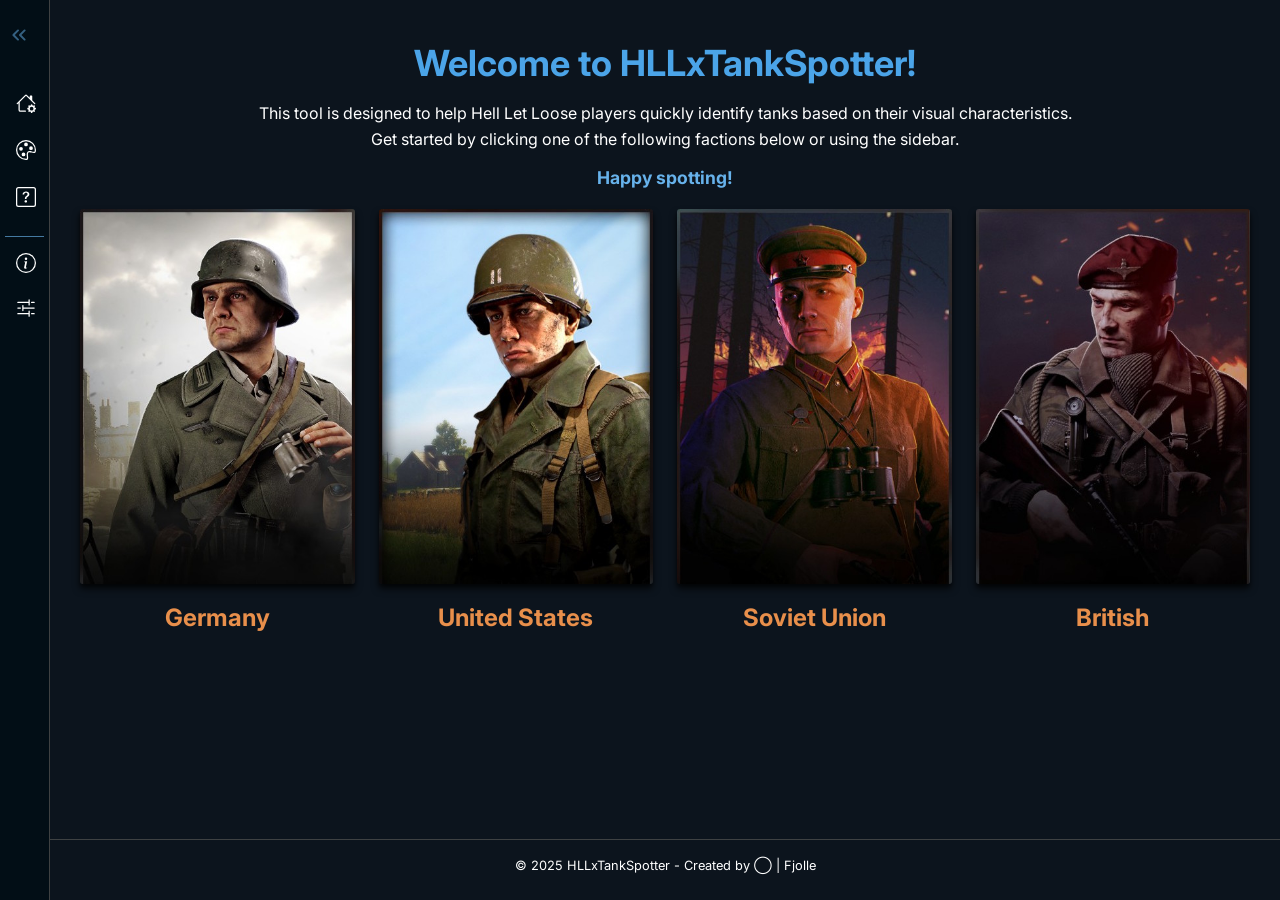
==== index.html @ 7850b9f8 "Description of your changes" ====
<!DOCTYPE html>
<html lang="en">
<head>
  <meta charset="UTF-8" />
  <meta name="Hell Let Loose" content="Free Visual Tank Guide">
  <meta name="Tank Recognition Tool" content="Free HLL Tool">
  <meta name="author" content="Fjolle">
  <title>HLL Tank Identifier</title>
  <link rel="stylesheet" href="css/base.css">
  <link rel="stylesheet" href="css/style.css">
  <link rel="stylesheet" href="css/sidebar.css">
  <link rel="stylesheet" href="css/media.css">
  <link rel="stylesheet" href="css/help.css">
  <link rel="stylesheet" href="css/footer.css">
  <link rel="stylesheet" href="css/customization.css">
  <meta name="viewport" content="width=device-width, initial-scale=1.0">
</head>
<body>
  <nav id="sidebar" class="close">
    <ul>
      <li>
        <span class="logo" class="logo-refresh" onclick="refreshPage()">HLLxTankSpotter</span>
        <button onclick=toggleSidebar() id="toggle-btn">
          <svg xmlns="http://www.w3.org/2000/svg" height="24px" viewBox="0 -960 960 960" width="24px" class="arrow"><path d="m313-480 155 156q11 11 11.5 27.5T468-268q-11 11-28 11t-28-11L228-452q-6-6-8.5-13t-2.5-15q0-8 2.5-15t8.5-13l184-184q11-11 27.5-11.5T468-692q11 11 11 28t-11 28L313-480Zm264 0 155 156q11 11 11.5 27.5T732-268q-11 11-28 11t-28-11L492-452q-6-6-8.5-13t-2.5-15q0-8 2.5-15t8.5-13l184-184q11-11 27.5-11.5T732-692q11 11 11 28t-11 28L577-480Z"/></svg>
        </button>
      </li>
     <li>
        <button onclick=toggleSubMenu(this) class="dropdown-btn">
          <svg xmlns="http://www.w3.org/2000/svg" width="20" height="20" fill="#e8eaed" class="bi bi-house-gear" viewBox="0 0 16 16">
  <path d="M7.293 1.5a1 1 0 0 1 1.414 0L11 3.793V2.5a.5.5 0 0 1 .5-.5h1a.5.5 0 0 1 .5.5v3.293l2.354 2.353a.5.5 0 0 1-.708.708L8 2.207l-5 5V13.5a.5.5 0 0 0 .5.5h4a.5.5 0 0 1 0 1h-4A1.5 1.5 0 0 1 2 13.5V8.207l-.646.647a.5.5 0 1 1-.708-.708z"/>
  <path d="M11.886 9.46c.18-.613 1.048-.613 1.229 0l.043.148a.64.64 0 0 0 .921.382l.136-.074c.561-.306 1.175.308.87.869l-.075.136a.64.64 0 0 0 .382.92l.149.045c.612.18.612 1.048 0 1.229l-.15.043a.64.64 0 0 0-.38.921l.074.136c.305.561-.309 1.175-.87.87l-.136-.075a.64.64 0 0 0-.92.382l-.045.149c-.18.612-1.048.612-1.229 0l-.043-.15a.64.64 0 0 0-.921-.38l-.136.074c-.561.305-1.175-.309-.87-.87l.075-.136a.64.64 0 0 0-.382-.92l-.148-.044c-.613-.181-.613-1.049 0-1.23l.148-.043a.64.64 0 0 0 .382-.921l-.074-.136c-.306-.561.308-1.175.869-.87l.136.075a.64.64 0 0 0 .92-.382zM14 12.5a1.5 1.5 0 1 0-3 0 1.5 1.5 0 0 0 3 0"/>
</svg>
          <span>Faction</span>
          <svg xmlns="http://www.w3.org/2000/svg" height="24px" viewBox="0 -960 960 960" width="24px" class="arrow"><path d="M480-361q-8 0-15-2.5t-13-8.5L268-556q-11-11-11-28t11-28q11-11 28-11t28 11l156 156 156-156q11-11 28-11t28 11q11 11 11 28t-11 28L508-372q-6 6-13 8.5t-15 2.5Z"/></svg>
        </button>
        <ul class="sub-menu">
      <div class="faction-select-group">
            <li><a href="#" onclick="updateVariations(1)">Germany</a></li>
            <li><a href="#" onclick="updateVariations(2)">United States</a></li>
            <li><a href="#" onclick="updateVariations(3)">Soviet Union</a></li>
            <li><a href="#" onclick="updateVariations(4)">British</a></li>
      </div>
        </ul>
      </li>
      <li>
        <button onclick=toggleSubMenu(this) class="dropdown-btn" id="variation">
           <svg xmlns="http://www.w3.org/2000/svg" width="20" height="20" fill="#e8eaed" class="bi bi-house-gear" viewBox="0 0 16 16">
  <path d="M8 5a1.5 1.5 0 1 0 0-3 1.5 1.5 0 0 0 0 3m4 3a1.5 1.5 0 1 0 0-3 1.5 1.5 0 0 0 0 3M5.5 7a1.5 1.5 0 1 1-3 0 1.5 1.5 0 0 1 3 0m.5 6a1.5 1.5 0 1 0 0-3 1.5 1.5 0 0 0 0 3"/>
  <path d="M16 8c0 3.15-1.866 2.585-3.567 2.07C11.42 9.763 10.465 9.473 10 10c-.603.683-.475 1.819-.351 2.92C9.826 14.495 9.996 16 8 16a8 8 0 1 1 8-8m-8 7c.611 0 .654-.171.655-.176.078-.146.124-.464.07-1.119-.014-.168-.037-.37-.061-.591-.052-.464-.112-1.005-.118-1.462-.01-.707.083-1.61.704-2.314.369-.417.845-.578 1.272-.618.404-.038.812.026 1.16.104.343.077.702.186 1.025.284l.028.008c.346.105.658.199.953.266.653.148.904.083.991.024C14.717 9.38 15 9.161 15 8a7 7 0 1 0-7 7"/>
</svg>
          <span>Variation</span>
          <svg xmlns="http://www.w3.org/2000/svg" height="24px" viewBox="0 -960 960 960" width="24px" class="arrow"><path d="M480-361q-8 0-15-2.5t-13-8.5L268-556q-11-11-11-28t11-28q11-11 28-11t28 11l156 156 156-156q11-11 28-11t28 11q11 11 11 28t-11 28L508-372q-6 6-13 8.5t-15 2.5Z"/></svg>
        </button>
        <ul class="sub-menu">
          <div class="variation-row">
        <div class="variation-select-group">
          <div id="variation-buttons"></div>
        </div>
        </ul>
      </li>
      <li>
        <button onclick=toggleSubMenu(this) class="dropdown-btn">
           <svg xmlns="http://www.w3.org/2000/svg" width="20" height="20" fill="#e8eaed" class="bi bi-house-gear" viewBox="0 0 16 16"><path d="M14 1a1 1 0 0 1 1 1v12a1 1 0 0 1-1 1H2a1 1 0 0 1-1-1V2a1 1 0 0 1 1-1zM2 0a2 2 0 0 0-2 2v12a2 2 0 0 0 2 2h12a2 2 0 0 0 2-2V2a2 2 0 0 0-2-2z"/>
  <path d="M5.255 5.786a.237.237 0 0 0 .241.247h.825c.138 0 .248-.113.266-.25.09-.656.54-1.134 1.342-1.134.686 0 1.314.343 1.314 1.168 0 .635-.374.927-.965 1.371-.673.489-1.206 1.06-1.168 1.987l.003.217a.25.25 0 0 0 .25.246h.811a.25.25 0 0 0 .25-.25v-.105c0-.718.273-.927 1.01-1.486.609-.463 1.244-.977 1.244-2.056 0-1.511-1.276-2.241-2.673-2.241-1.267 0-2.655.59-2.75 2.286m1.557 5.763c0 .533.425.927 1.01.927.609 0 1.028-.394 1.028-.927 0-.552-.42-.94-1.029-.94-.584 0-1.009.388-1.009.94"/>
</svg>
          <span>Map Selector</span>
          <svg xmlns="http://www.w3.org/2000/svg" height="24px" viewBox="0 -960 960 960" width="24px" class="arrow"><path d="M480-361q-8 0-15-2.5t-13-8.5L268-556q-11-11-11-28t11-28q11-11 28-11t28 11l156 156 156-156q11-11 28-11t28 11q11 11 11 28t-11 28L508-372q-6 6-13 8.5t-15 2.5Z"/></svg>
        </button>
        <ul class="sub-menu">
         <div class="section map-selector">
        <select id="map-select">
          <option value="">— Choose a map —</option>
          <option>Carentan</option>
          <option>Driel</option>
          <option>El Alamein</option>
          <option>Elsenborn Ridge</option>
          <option>Foy</option>
          <option>Hill 400</option>
          <option>Hürtgen Forest</option>
          <option>Kharkov</option>
          <option>Kursk</option>
          <option>Mortain</option>
          <option>Omaha Beach</option>
          <option>Purple Heart Lane</option>
          <option>Remagen</option>
          <option>Sainte-Marie-du-Mont</option>
          <option>Sainte-Mère-Église</option>
          <option>Stalingrad</option>
          <option>Smolensk</option>
          <option>Tobruk</option>
          <option>Utah Beach</option>
        </select>
        <div id="map-result" class="map-result">
        </div>
      </div>
        </ul>
      </li>
      <li>
        <hr class="line-sidebar">
  <button id="openHelp" class="dropdown-btn">
 <svg xmlns="http://www.w3.org/2000/svg" width="20" height="20" fill="#e8eaed" class="bi bi-house-gear" viewBox="0 0 16 16">
  <path d="M8 15A7 7 0 1 1 8 1a7 7 0 0 1 0 14m0 1A8 8 0 1 0 8 0a8 8 0 0 0 0 16"/>
  <path d="m8.93 6.588-2.29.287-.082.38.45.083c.294.07.352.176.288.469l-.738 3.468c-.194.897.105 1.319.808 1.319.545 0 1.178-.252 1.465-.598l.088-.416c-.2.176-.492.246-.686.246-.275 0-.375-.193-.304-.533zM9 4.5a1 1 0 1 1-2 0 1 1 0 0 1 2 0"/>
</svg>
    <span>Need Help?</span>
      </button> 
      </li>
      <li>
  <button onclick=toggleSubMenu(this) class="dropdown-btn">
 <svg xmlns="http://www.w3.org/2000/svg" width="20" height="20" fill="currentColor" class="bi bi-sliders2" viewBox="0 0 16 16">
  <path fill-rule="evenodd" d="M10.5 1a.5.5 0 0 1 .5.5v4a.5.5 0 0 1-1 0V4H1.5a.5.5 0 0 1 0-1H10V1.5a.5.5 0 0 1 .5-.5M12 3.5a.5.5 0 0 1 .5-.5h2a.5.5 0 0 1 0 1h-2a.5.5 0 0 1-.5-.5m-6.5 2A.5.5 0 0 1 6 6v1.5h8.5a.5.5 0 0 1 0 1H6V10a.5.5 0 0 1-1 0V6a.5.5 0 0 1 .5-.5M1 8a.5.5 0 0 1 .5-.5h2a.5.5 0 0 1 0 1h-2A.5.5 0 0 1 1 8m9.5 2a.5.5 0 0 1 .5.5v4a.5.5 0 0 1-1 0V13H1.5a.5.5 0 0 1 0-1H10v-1.5a.5.5 0 0 1 .5-.5m1.5 2.5a.5.5 0 0 1 .5-.5h2a.5.5 0 0 1 0 1h-2a.5.5 0 0 1-.5-.5"/>
</svg>
    <span>Customization</span>
  <svg xmlns="http://www.w3.org/2000/svg" height="24px" viewBox="0 -960 960 960" width="24px" class="arrow"><path d="M480-361q-8 0-15-2.5t-13-8.5L268-556q-11-11-11-28t11-28q11-11 28-11t28 11l156 156 156-156q11-11 28-11t28 11q11 11 11 28t-11 28L508-372q-6 6-13 8.5t-15 2.5Z"/></svg>
  </button>
    <ul class="sub-menu">
          <div class="customization">
            <p>Hide Tanks:</p>
              <form>
                  <input type="checkbox" name="check1" value="SPA">
                <label for="check1"> SPA</label><br>
                  <input type="checkbox" name="check2" value="Recon">
                <label for="check2"> Recon</label><br>
                  <input type="checkbox" name="check3" value="Light">
                <label for="check3"> Light</label><br>
                  <input type="checkbox" name="check4" value="Medium">
                <label for="check4"> Medium</label><br>
                  <input type="checkbox" name="check5" value="Heavy">
                <label for="check5"> Heavy</label><br>
              </form>
              <p>Hide Information:</p>
              <form>
                  <input type="checkbox" name="check6" value="Details">
                <label for="check6"> Details</label><br>
                  <input type="checkbox" name="check7" value="Type">
                <label for="check7"> Type</label><br>
                  <input type="checkbox" name="check8" value="Callsign">
                <label for="check8"> Callsign</label><br>
                  <input type="checkbox" name="check9" value="Title">
                <label for="check9"> Title</label><br>
              </form>
        </div>
        </ul>
      </li>
  </nav>
 <main>
  <div id="image-container">
<!-- welcome page -->
  <div id="welcome-card" class="welcome-card">
    <h2>Welcome to HLLxTankSpotter!</h2>
      <p>This tool is designed to help Hell Let Loose players quickly identify tanks based on their visual characteristics.</p>
      <p>Get started by clicking one of the following factions below or using the sidebar.</p>
      <p class="welcome-happy">Happy spotting!</p>
      <div id="welcome-block" class="welcome-block">
    <div class="welcome-card2">
      <img src="images/AXIS.banner.jpg" onClick="updateVariations(1)" id="imgWelcome">
      <h3>Germany</h3>
    </div>
    <div class="welcome-card2">
      <img src="images/US.banner.jpg" onClick="updateVariations(2)" id="imgWelcome">
      <h3>United States</h3>
    </div>
    <div class="welcome-card2">
      <img src="images/SOVIET.banner.jpg" onClick="updateVariations(3)" id="imgWelcome">
      <h3>Soviet Union</h3>
    </div>
    <div class="welcome-card2">
      <img src="images/BRITISH.banner.jpg" onClick="updateVariations(4)" id="imgWelcome">
      <h3>British</h3>
      </div>
    </div>
  </div>

 <!-- German -->
  <div id="german-army-block" class="image-block">
  <div class="tank-card">
    <p class="tank-name">Sturmpanzer IV Brummbär</p>
    <img src="images/g1.jpg" onClick="imageClass(this)" id="imgFS">
      <p class="tank-type" id="tank-stuff">Type: SPA</p>
      <p class="tank-callsign" id="tank-stuff">Callsign: SPA</p>
      <hr class="tank-line" />
      <p class="small" id="details"><strong>Details:</strong> Short barrel, high side-armour outside of tracks </p>
  </div>
  <div class="tank-card">
    <p class="tank-name">Armored PUMA Scout</p>
    <img src="images/g2.jpg" onClick="imageClass(this)" id="imgFS">
      <p class="tank-type" id="tank-stuff">Type: Recon</p>
      <p class="tank-callsign" id="tank-stuff">Callsign: Puma</p>
      <hr class="tank-line" />
      <p class="small" id="details"><strong>Details:</strong> Wheels instead of tracks </p>
  </div>
  <div class="tank-card">
    <p class="tank-name">Panzer II Luchs</p>
    <img src="images/g3.jpg" onClick="imageClass(this)" id="imgFS">
      <p class="tank-type" id="tank-stuff">Type: Light</p>
      <p class="tank-callsign" id="tank-stuff">Callsign: Luchs</p>
      <hr class="tank-line" />
      <p class="small" id="details"><strong>Details:</strong> Small body, fast driving speed, small barrel, big antenna, blood in front</p>
  </div>
  <div class="tank-card">
    <p class="tank-name">Panzer IV</p>
    <img src="images/g4.jpg" onClick="imageClass(this)" id="imgFS">
      <p class="tank-type" id="tank-stuff">Type: Medium</p>
      <p class="tank-callsign" id="tank-stuff">Callsign: Panzer IV</p>
      <hr class="tank-line" />
      <p class="small" id="details"><strong>Details:</strong> Green & yellow simple camouflage, “413” on side, plus symbol on front sides </p>
  </div>
    <div class="tank-card">
    <p class="tank-name">Panzer V Panther</p>
    <img src="images/g5.jpg" onClick="imageClass(this)" id="imgFS">
      <p class="tank-type" id="tank-stuff">Type: Heavy</p>
      <p class="tank-callsign" id="tank-stuff">Callsign: Panther</p>
      <hr class="tank-line" />
      <p class="small" id="details"><strong>Details:</strong> Yellow, green & red rough camouflage, “801” on side, half-covered tracks, sloped front</p>
  </div>
<div class="tank-card">
    <p class="tank-name">Tiger 1</p>
    <img src="images/g6.jpg" onClick="imageClass(this)" id="imgFS">
      <p class="tank-type" id="tank-stuff">Type: Heavy</p>
      <p class="tank-callsign" id="tank-stuff">Callsign: Tiger</p>
      <hr class="tank-line" />
      <p class="small" id="details"><strong>Details:</strong> Yellow, green and brown striped camouflage, “219” on turret, “Anita” on front, squared body</p>
  </div>
  </div>

  <div id="german-winter-block" class="image-block">
  <div class="tank-card">
    <p class="tank-name">Sturmpanzer IV Brummbär</p>
    <img src="images/gw1.jpg" onClick="imageClass(this)" id="imgFS">
      <p class="tank-type" id="tank-stuff">Type: SPA</p>
      <p class="tank-callsign" id="tank-stuff">Callsign: SPA</p>
      <hr class="tank-line" />
      <p class="small" id="details"><strong>Details:</strong> Short barrel, high side-armour outside of tracks </p>
  </div>
      <div class="tank-card">
    <p class="tank-name">Armored PUMA Scout</p>
    <img src="images/gw2.jpg" onClick="imageClass(this)" id="imgFS">
      <p class="tank-type" id="tank-stuff">Type: Recon</p>
      <p class="tank-callsign" id="tank-stuff">Callsign: Puma</p>
      <hr class="tank-line" />
      <p class="small" id="details"><strong>Details:</strong> Wheels instead of tracks </p>
  </div>
  <div class="tank-card">
    <p class="tank-name">Panzer II Luchs</p>
    <img src="images/gw3.jpg" onClick="imageClass(this)" id="imgFS">
      <p class="tank-type" id="tank-stuff">Type: Light</p>
      <p class="tank-callsign" id="tank-stuff">Callsign: Luchs</p>
      <hr class="tank-line" />
      <p class="small" id="details"><strong>Details:</strong> Small body, fast driving speed, small barrel, big antenna, blood in front</p>
  </div>
  <div class="tank-card">
    <p class="tank-name">Panzer IV</p>
    <img src="images/gw4.jpg" onClick="imageClass(this)" id="imgFS">
      <p class="tank-type" id="tank-stuff">Type: Medium</p>
      <p class="tank-callsign" id="tank-stuff">Callsign: Panzer IV</p>
      <hr class="tank-line" />
      <p class="small" id="details"><strong>Details:</strong> Small wheels in tracks, “413” on side, plus symbol on front sides </p>
  </div>
    <div class="tank-card">
    <p class="tank-name">Panzer V Panther</p>
    <img src="images/gw5.jpg" onClick="imageClass(this)" id="imgFS">
      <p class="tank-type" id="tank-stuff">Type: Heavy</p>
      <p class="tank-callsign" id="tank-stuff">Callsign: Panther</p>
      <hr class="tank-line" />
      <p class="small" id="details"><strong>Details:</strong> “801” on side, half-covered tracks, sloped front</p>
  </div>
<div class="tank-card">
    <p class="tank-name">Tiger 1</p>
    <img src="images/gw6.jpg" onClick="imageClass(this)" id="imgFS">
      <p class="tank-type" id="tank-stuff">Type: Heavy</p>
      <p class="tank-callsign" id="tank-stuff">Callsign: Tiger</p>
      <hr class="tank-line" />
      <p class="small" id="details"><strong>Details:</strong> “219” on turret, squared body, spikes on the back of the turret</p>
  </div>
  </div>
    
  <div id="german-africa-block" class="image-block">
  <div class="tank-card">
    <p class="tank-name">Panzer III Ausf.N</p>
    <img src="images/ga1.jpg" onClick="imageClass(this)" id="imgFS">
      <p class="tank-type" id="tank-stuff">Type: SPA</p>
      <p class="tank-callsign" id="tank-stuff">Callsign: SPA</p>
      <hr class="tank-line" />
      <p class="small" id="details"><strong>Details:</strong> Short barrel, “142” on side, plus symbol on front sides </p>
  </div>
  <div class="tank-card">
    <p class="tank-name">Armored PUMA Scout</p>
    <img src="images/ga2.jpg" onClick="imageClass(this)" id="imgFS">
      <p class="tank-type" id="tank-stuff">Type: Recon</p>
      <p class="tank-callsign" id="tank-stuff">Callsign: Puma</p>
      <hr class="tank-line" />
      <p class="small" id="details"><strong>Details:</strong> Wheels instead of tracks </p>
  </div>
  <div class="tank-card">
    <p class="tank-name">Panzer II Luchs</p>
    <img src="images/ga3.jpg" onClick="imageClass(this)" id="imgFS">
      <p class="tank-type" id="tank-stuff">Type: Light</p>
      <p class="tank-callsign" id="tank-stuff">Callsign: Luchs</p>
      <hr class="tank-line" />
      <p class="small" id="details"><strong>Details:</strong> Small body, fast driving speed, small barrel, big antenna, blood in front</p>
  </div>
  <div class="tank-card">
    <p class="tank-name">Panzer IV</p>
    <img src="images/ga4.jpg" onClick="imageClass(this)" id="imgFS">
      <p class="tank-type" id="tank-stuff">Type: Medium</p>
      <p class="tank-callsign" id="tank-stuff">Callsign: Panzer IV</p>
      <hr class="tank-line" />
      <p class="small" id="details"><strong>Details:</strong> Small wheels in tracks, “413” on side, plus sign on front sides </p>
  </div>
<div class="tank-card">
    <p class="tank-name">Tiger 1</p>
    <img src="images/ga5.jpg" onClick="imageClass(this)" id="imgFS">
      <p class="tank-type" id="tank-stuff">Type: Heavy</p>
      <p class="tank-callsign" id="tank-stuff">Callsign: Tiger</p>
      <hr class="tank-line" />
      <p class="small" id="details"><strong>Details:</strong> “219” on turret, squared body </p>
  </div>
  </div>
    
  <!-- US -->
  <div id="us-army-block" class="image-block">
  <div class="tank-card">
    <p class="tank-name">Sherman M4A3 105</p>
    <img src="images/us1.jpg" onClick="imageClass(this)" id="imgFS">
      <p class="tank-type" id="tank-stuff">Type: SPA</p>
      <p class="tank-callsign" id="tank-stuff">Callsign: SPA</p>
      <hr class="tank-line" />
      <p class="small" id="details"><strong>Details:</strong> Short barrel, blue stripes, star on front </p>
  </div>
  <div class="tank-card">
    <p class="tank-name">M8 Greyhound</p>
    <img src="images/us2.jpg" onClick="imageClass(this)" id="imgFS">
      <p class="tank-type" id="tank-stuff">Type: Recon</p>
      <p class="tank-callsign" id="tank-stuff">Callsign: Greyhound</p>
      <hr class="tank-line" />
      <p class="small" id="details"><strong>Details:</strong> Wheels instead of tracks </p>
  </div>
  <div class="tank-card">
    <p class="tank-name">M3 Stuart</p>
    <img src="images/us3.jpg" onClick="imageClass(this)" id="imgFS">
      <p class="tank-type" id="tank-stuff">Type: Light</p>
      <p class="tank-callsign" id="tank-stuff">Callsign: Stuart</p>
      <hr class="tank-line" />
      <p class="small" id="details"><strong>Details:</strong> Small body, fast driving speed, small barrel, woman on side, star on front</p>
  </div>
  <div class="tank-card">
    <p class="tank-name">M4 Sherman</p>
    <img src="images/us4.jpg" onClick="imageClass(this)" id="imgFS">
      <p class="tank-type" id="tank-stuff">Type: Medium</p>
      <p class="tank-callsign" id="tank-stuff">Callsign: M4</p>
      <hr class="tank-line" />
      <p class="small" id="details"><strong>Details:</strong> Star symbol in a circle on front, star symbol on sides, medium barrel with “Hades” written on it </p>
  </div>
    <div class="tank-card">
    <p class="tank-name">Sherman Jumbo 75mm</p>
    <img src="images/us5.jpg" onClick="imageClass(this)" id="imgFS">
      <p class="tank-type" id="tank-stuff">Type: Heavy</p>
      <p class="tank-callsign" id="tank-stuff">Callsign: 75</p>
      <hr class="tank-line" />
      <p class="small" id="details"><strong>Details:</strong> Bags on the sides & behind the turret, box on front, medium barrel, no star symbol </p>
  </div>
<div class="tank-card">
    <p class="tank-name">Sherman Jumbo 76mm</p>
    <img src="images/us6.jpg" onClick="imageClass(this)" id="imgFS">
      <p class="tank-type" id="tank-stuff">Type: Heavy</p>
      <p class="tank-callsign" id="tank-stuff">Callsign: 76</p>
      <hr class="tank-line" />
      <p class="small" id="details"><strong>Details:</strong> Bags on the sides & behind the turret, box on front, star symbol in front and sides of turret, long barrel</p>
  </div>
  </div>
    
    <div id="us-winter-block" class="image-block">
  <div class="tank-card">
    <p class="tank-name">Sherman M4A3 105</p>
    <img src="images/uw1.jpg" onClick="imageClass(this)" id="imgFS">
      <p class="tank-type" id="tank-stuff">Type: SPA</p>
      <p class="tank-callsign" id="tank-stuff">Callsign: SPA</p>
      <hr class="tank-line" />
      <p class="small" id="details"><strong>Details:</strong> Short barrel, star on front </p>
  </div>
  <div class="tank-card">
    <p class="tank-name">M8 Greyhound</p>
    <img src="images/uw2.jpg" onClick="imageClass(this)" id="imgFS">
      <p class="tank-type" id="tank-stuff">Type: Recon</p>
      <p class="tank-callsign" id="tank-stuff">Callsign: Greyhound</p>
      <hr class="tank-line" />
      <p class="small" id="details"><strong>Details:</strong> Wheels instead of tracks </p>
  </div>
  <div class="tank-card">
    <p class="tank-name">M3 Stuart</p>
    <img src="images/uw3.jpg" onClick="imageClass(this)" id="imgFS">
      <p class="tank-type" id="tank-stuff">Type: Light</p>
      <p class="tank-callsign" id="tank-stuff">Callsign: Stuart</p>
      <hr class="tank-line" />
      <p class="small" id="details"><strong>Details:</strong> Small body, fast driving speed, small barrel, woman on side, star on front</p>
  </div>
  <div class="tank-card">
    <p class="tank-name">M4 Sherman</p>
    <img src="images/uw4.jpg" onClick="imageClass(this)" id="imgFS">
      <p class="tank-type" id="tank-stuff">Type: Medium</p>
      <p class="tank-callsign" id="tank-stuff">Callsign: M4</p>
      <hr class="tank-line" />
      <p class="small" id="details"><strong>Details:</strong> Star symbol in a circle on front, star symbol on sides, medium barrel with “Hades” written on it </p>
  </div>
    <div class="tank-card">
    <p class="tank-name">Sherman Jumbo 75mm</p>
    <img src="images/uw5.jpg" onClick="imageClass(this)" id="imgFS">
      <p class="tank-type" id="tank-stuff">Type: Heavy</p>
      <p class="tank-callsign" id="tank-stuff">Callsign: 75</p>
      <hr class="tank-line" />
      <p class="small" id="details"><strong>Details:</strong> Bags on the sides & behind the turret, box on front, medium barrel, no star symbol </p>
  </div>
<div class="tank-card">
    <p class="tank-name">Sherman Jumbo 76mm</p>
    <img src="images/uw6.jpg" onClick="imageClass(this)" id="imgFS">
      <p class="tank-type" id="tank-stuff">Type: Heavy</p>
      <p class="tank-callsign" id="tank-stuff">Callsign: 76</p>
      <hr class="tank-line" />
      <p class="small" id="details"><strong>Details:</strong> Bags on the sides & behind the turret, box on front, star symbol in front and sides of turret, long barrel</p>
  </div>
  </div>
    
      <!-- SOVIET -->
  <div id="soviet-army-block" class="image-block">
  <div class="tank-card">
    <p class="tank-name">KV-2</p>
    <img src="images/s1.jpg" onClick="imageClass(this)" id="imgFS">
      <p class="tank-type" id="tank-stuff">Type: SPA</p>
      <p class="tank-callsign" id="tank-stuff">Callsign: SPA</p>
      <hr class="tank-line" />
      <p class="small" id="details"><strong>Details:</strong> short barrel, squared turret </p>
  </div>
  <div class="tank-card">
    <p class="tank-name">Armored BA-10M Scout</p>
    <img src="images/s2.jpg" onClick="imageClass(this)" id="imgFS">
      <p class="tank-type" id="tank-stuff">Type: Recon</p>
      <p class="tank-callsign" id="tank-stuff">Callsign: Scout</p>
      <hr class="tank-line" />
      <p class="small" id="details"><strong>Details:</strong> Wheels instead of tracks </p>
  </div>
  <div class="tank-card">
    <p class="tank-name">T-70</p>
    <img src="images/s3.jpg" onClick="imageClass(this)" id="imgFS">
      <p class="tank-type" id="tank-stuff">Type: Light</p>
      <p class="tank-callsign" id="tank-stuff">Callsign: T-70</p>
      <hr class="tank-line" />
      <p class="small" id="details"><strong>Details:</strong> Small body, fast driving speed, small barrel, hard edges </p>
  </div>
  <div class="tank-card">
    <p class="tank-name">T-34</p>
    <img src="images/s4.jpg" onClick="imageClass(this)" id="imgFS">
      <p class="tank-type" id="tank-stuff">Type: Medium</p>
      <p class="tank-callsign" id="tank-stuff">Callsign: T-34</p>
      <hr class="tank-line" />
      <p class="small" id="details"><strong>Details:</strong> Boxes on side, white text and small red star on turret, narrow turret, medium barrel </p>
  </div>
    <div class="tank-card">
    <p class="tank-name">IS-1 Iosef Stalin</p>
    <img src="images/s5.jpg" onClick="imageClass(this)" id="imgFS">
      <p class="tank-type" id="tank-stuff">Type: Heavy</p>
      <p class="tank-callsign" id="tank-stuff">Callsign: IS-1</p>
      <hr class="tank-line" />
      <p class="small" id="details"><strong>Details:</strong> Boxes & cylinders on side, red star on turret, long barrel, broad turret </p>
  </div>
  </div>
    
  <div id="soviet-winter-block" class="image-block">
  <div class="tank-card">
    <p class="tank-name">KV-2</p>
    <img src="images/sw1.jpg" onClick="imageClass(this)" id="imgFS">
      <p class="tank-type" id="tank-stuff">Type: SPA</p>
      <p class="tank-callsign" id="tank-stuff">Callsign: SPA</p>
      <hr class="tank-line" />
      <p class="small" id="details"><strong>Details:</strong> short barrel, squared turret </p>
  </div>
  <div class="tank-card">
    <p class="tank-name">Armored BA-10M Scout</p>
    <img src="images/sw2.jpg" onClick="imageClass(this)" id="imgFS">
      <p class="tank-type" id="tank-stuff">Type: Recon</p>
      <p class="tank-callsign" id="tank-stuff">Callsign: Scout</p>
      <hr class="tank-line" />
      <p class="small" id="details"><strong>Details:</strong> Wheels instead of tracks </p>
  </div>
  <div class="tank-card">
    <p class="tank-name">T-70</p>
    <img src="images/sw3.jpg" onClick="imageClass(this)" id="imgFS">
      <p class="tank-type" id="tank-stuff">Type: Light</p>
      <p class="tank-callsign" id="tank-stuff">Callsign: T-70</p>
      <hr class="tank-line" />
      <p class="small" id="details"><strong>Details:</strong> Small body, fast driving speed, small barrel, hard edges </p>
  </div>
  <div class="tank-card">
    <p class="tank-name">T-34</p>
    <img src="images/sw4.jpg" onClick="imageClass(this)" id="imgFS">
      <p class="tank-type" id="tank-stuff">Type: Medium</p>
      <p class="tank-callsign" id="tank-stuff">Callsign: T-34</p>
      <hr class="tank-line" />
      <p class="small" id="details"><strong>Details:</strong> Boxes on side, white text and small red star on turret, narrow turret, medium barrel </p>
  </div>
    <div class="tank-card">
    <p class="tank-name">IS-1 Iosef Stalin</p>
    <img src="images/sw5.jpg" onClick="imageClass(this)" id="imgFS">
      <p class="tank-type" id="tank-stuff">Type: Heavy</p>
      <p class="tank-callsign" id="tank-stuff">Callsign: IS-1</p>
      <hr class="tank-line" />
      <p class="small" id="details"><strong>Details:</strong> Boxes & cylinders on side, red star on turret, long barrel, broad turret </p>
  </div>
  </div>
    
      <!-- BRITISH -->
  <div id="british-army-block" class="image-block">
  <div class="tank-card">
    <p class="tank-name">Churchill Mk III A.V.R.E.</p>
    <img src="images/b1.jpg" onClick="imageClass(this)" id="imgFS">
      <p class="tank-type" id="tank-stuff">Type: SPA</p>
      <p class="tank-callsign" id="tank-stuff">Callsign: SPA</p>
      <hr class="tank-line" />
      <p class="small" id="details"><strong>Details:</strong> Short cylinder barrel, flat yellow muzzle </p>
  </div>
  <div class="tank-card">
    <p class="tank-name">Daimler Armoured Scout</p>
    <img src="images/b2.jpg" onClick="imageClass(this)" id="imgFS">
      <p class="tank-type" id="tank-stuff">Type: Recon</p>
      <p class="tank-callsign" id="tank-stuff">Callsign: Daimler</p>
      <hr class="tank-line" />
      <p class="small" id="details"><strong>Details:</strong> Wheels instead of tracks </p>
  </div>
  <div class="tank-card">
    <p class="tank-name">Tetrarch</p>
    <img src="images/b3.jpg" onClick="imageClass(this)" id="imgFS">
      <p class="tank-type" id="tank-stuff">Type: Light</p>
      <p class="tank-callsign" id="tank-stuff">Callsign: Tetrarch</p>
      <hr class="tank-line" />
      <p class="small" id="details"><strong>Details:</strong> Small body, fast driving speed, small barrel </p>
  </div>
  <div class="tank-card">
    <p class="tank-name">Cromwell Mk. IV</p>
    <img src="images/b4.jpg" onClick="imageClass(this)" id="imgFS">
      <p class="tank-type" id="tank-stuff">Type: Medium</p>
      <p class="tank-callsign" id="tank-stuff">Callsign: Cromwell</p>
      <hr class="tank-line" />
      <p class="small" id="details"><strong>Details:</strong> Dark exterior, medium length barrel. Icons: White triangle, "45" on green/blue sign </p>
  </div>
    <div class="tank-card">
    <p class="tank-name">Churchill Mk. VII</p>
    <img src="images/b5.jpg" onClick="imageClass(this)" id="imgFS">
      <p class="tank-type" id="tank-stuff">Type: Heavy</p>
      <p class="tank-callsign" id="tank-stuff">Callsign: Churchill</p>
      <hr class="tank-line" />
      <p class="small" id="details"><strong>Details:</strong> Unique shape, short barrel, small wheels </p>
  </div>
    <div class="tank-card">
    <p class="tank-name">Sherman Firefly</p>
    <img src="images/b6.jpg" onClick="imageClass(this)" id="imgFS">
      <p class="tank-type" id="tank-stuff">Type: Heavy</p>
      <p class="tank-callsign" id="tank-stuff">Callsign: Sherman</p>
      <hr class="tank-line" />
      <p class="small" id="details"><strong>Details:</strong> Tall sloped shape, “13” on the side </p>
  </div>
  </div>
    
  <div id="british-eighth-block" class="image-block">
  <div class="tank-card">
    <p class="tank-name">Bishop SP 25pdr</p>
    <img src="images/be1.jpg" onClick="imageClass(this)" id="imgFS">
      <p class="tank-type" id="tank-stuff">Type: SPA</p>
      <p class="tank-callsign" id="tank-stuff">Callsign: SPA</p>
      <hr class="tank-line" />
      <p class="small" id="details"><strong>Details:</strong> Short barrel, squared turret </p>
  </div>
  <div class="tank-card">
    <p class="tank-name">Daimler Armoured Scout</p>
    <img src="images/be2.jpg" onClick="imageClass(this)" id="imgFS">
      <p class="tank-type" id="tank-stuff">Type: Recon</p>
      <p class="tank-callsign" id="tank-stuff">Callsign: Daimler</p>
      <hr class="tank-line" />
      <p class="small" id="details"><strong>Details:</strong> Wheels instead of tracks </p>
  </div>
  <div class="tank-card">
    <p class="tank-name">M3 Stuart</p>
    <img src="images/be3.jpg" onClick="imageClass(this)" id="imgFS">
      <p class="tank-type" id="tank-stuff">Type: Light</p>
      <p class="tank-callsign" id="tank-stuff">Callsign: Stuart</p>
      <hr class="tank-line" />
      <p class="small" id="details"><strong>Details:</strong> Small body, fast driving speed, small barrel, blue color </p>
  </div>
  <div class="tank-card">
    <p class="tank-name">Crusader Mk. III</p>
    <img src="images/be4.jpg" onClick="imageClass(this)" id="imgFS">
      <p class="tank-type" id="tank-stuff">Type: Medium</p>
      <p class="tank-callsign" id="tank-stuff">Callsign: Crusader</p>
      <hr class="tank-line" />
      <p class="small" id="details"><strong>Details:</strong> Sharp edges, blue color, medium barrel </p>
  </div>
    <div class="tank-card">
    <p class="tank-name">Churchill Mk. VII</p>
    <img src="images/be5.jpg" onClick="imageClass(this)" id="imgFS">
      <p class="tank-type" id="tank-stuff">Type: Heavy</p>
      <p class="tank-callsign" id="tank-stuff">Callsign: Churchill</p>
      <hr class="tank-line" />
      <p class="small" id="details"><strong>Details:</strong> Unique shape, short barrel, small wheels </p>
  </div>
  </div>
</div>
</main>

<div class="footer" id="footer">
  <div class="credit">
   <p>© 2025 HLLxTankSpotter - Created by ◯ | Fjolle</p>
  </div>
</div>

<div class="imgFSbox" id="imgFSbox" onClick="imageClassBox()">
</div>

<div class="help" id="help">
    <div class="help-inner">
      <hr class="help-top"/>
      <h3>How To Use HLLxTankSpotter</h3>
      <p class="help-intro-cost ">
        This tool is designed to help you quickly identify and call out tanks in Hell Let Loose based on their visual characteristics. 

      </p>
      <p class="help-description"> <strong>Type:</strong> Describes whether the tank is an SPA, Recon, Light, Medium or Heavy.</p>
      <p class="help-description"> <strong>Callsign:</strong> Commonly used name for the tank, which is often used in the leadership voicechat.</p>
      <p class="help-description"> <strong>Details:</strong> Highlights specific visual features to help you distinguish between different tank models.</p>

      <h4> <svg xmlns="http://www.w3.org/2000/svg" width="20" height="20" fill="#e8eaed" class="help-faction" viewBox="0 0 16 16">
  <path d="M7.293 1.5a1 1 0 0 1 1.414 0L11 3.793V2.5a.5.5 0 0 1 .5-.5h1a.5.5 0 0 1 .5.5v3.293l2.354 2.353a.5.5 0 0 1-.708.708L8 2.207l-5 5V13.5a.5.5 0 0 0 .5.5h4a.5.5 0 0 1 0 1h-4A1.5 1.5 0 0 1 2 13.5V8.207l-.646.647a.5.5 0 1 1-.708-.708z"/>
  <path d="M11.886 9.46c.18-.613 1.048-.613 1.229 0l.043.148a.64.64 0 0 0 .921.382l.136-.074c.561-.306 1.175.308.87.869l-.075.136a.64.64 0 0 0 .382.92l.149.045c.612.18.612 1.048 0 1.229l-.15.043a.64.64 0 0 0-.38.921l.074.136c.305.561-.309 1.175-.87.87l-.136-.075a.64.64 0 0 0-.92.382l-.045.149c-.18.612-1.048.612-1.229 0l-.043-.15a.64.64 0 0 0-.921-.38l-.136.074c-.561.305-1.175-.309-.87-.87l.075-.136a.64.64 0 0 0-.382-.92l-.148-.044c-.613-.181-.613-1.049 0-1.23l.148-.043a.64.64 0 0 0 .382-.921l-.074-.136c-.306-.561.308-1.175.869-.87l.136.075a.64.64 0 0 0 .92-.382zM14 12.5a1.5 1.5 0 1 0-3 0 1.5 1.5 0 0 0 3 0"/>
</svg>
          Faction</h4>
      <p>
        Choose the faction of your enemy (Germany, United States, Soviet Union, or British).
      </p>
    
     <h4> <svg xmlns="http://www.w3.org/2000/svg" width="20" height="20" fill="#e8eaed" class="help-faction" viewBox="0 0 16 16">
  <path d="M8 5a1.5 1.5 0 1 0 0-3 1.5 1.5 0 0 0 0 3m4 3a1.5 1.5 0 1 0 0-3 1.5 1.5 0 0 0 0 3M5.5 7a1.5 1.5 0 1 1-3 0 1.5 1.5 0 0 1 3 0m.5 6a1.5 1.5 0 1 0 0-3 1.5 1.5 0 0 0 0 3"/>
  <path d="M16 8c0 3.15-1.866 2.585-3.567 2.07C11.42 9.763 10.465 9.473 10 10c-.603.683-.475 1.819-.351 2.92C9.826 14.495 9.996 16 8 16a8 8 0 1 1 8-8m-8 7c.611 0 .654-.171.655-.176.078-.146.124-.464.07-1.119-.014-.168-.037-.37-.061-.591-.052-.464-.112-1.005-.118-1.462-.01-.707.083-1.61.704-2.314.369-.417.845-.578 1.272-.618.404-.038.812.026 1.16.104.343.077.702.186 1.025.284l.028.008c.346.105.658.199.953.266.653.148.904.083.991.024C14.717 9.38 15 9.161 15 8a7 7 0 1 0-7 7"/>
</svg>
          Variation</h4>

      <p>
        Pick the specific variation of tanks appearance you are encountering (e.g. Winter camo).
      </p>
        <h4> <svg xmlns="http://www.w3.org/2000/svg" width="20" height="20" fill="#e8eaed" class="help-faction" viewBox="0 0 16 16"><path d="M14 1a1 1 0 0 1 1 1v12a1 1 0 0 1-1 1H2a1 1 0 0 1-1-1V2a1 1 0 0 1 1-1zM2 0a2 2 0 0 0-2 2v12a2 2 0 0 0 2 2h12a2 2 0 0 0 2-2V2a2 2 0 0 0-2-2z"/>
  <path d="M5.255 5.786a.237.237 0 0 0 .241.247h.825c.138 0 .248-.113.266-.25.09-.656.54-1.134 1.342-1.134.686 0 1.314.343 1.314 1.168 0 .635-.374.927-.965 1.371-.673.489-1.206 1.06-1.168 1.987l.003.217a.25.25 0 0 0 .25.246h.811a.25.25 0 0 0 .25-.25v-.105c0-.718.273-.927 1.01-1.486.609-.463 1.244-.977 1.244-2.056 0-1.511-1.276-2.241-2.673-2.241-1.267 0-2.655.59-2.75 2.286m1.557 5.763c0 .533.425.927 1.01.927.609 0 1.028-.394 1.028-.927 0-.552-.42-.94-1.029-.94-.584 0-1.009.388-1.009.94"/>
</svg>
          Map Selector</h4>
      <p class="help-map-cost">Not sure which Faction or Variation to pick?</p>
      <p>
        Use the Map Selector to find out which factions and variations are present on the map you are playing on.
      </p>
      <button id="closeHelp" class="closeHelp">Close</button>
      <hr class="help-bottom"/>
    </div>
  </div>

  <script src="js/imgfs.js"></script>
  <script src="js/script.js"></script>
  <script src="js/map.js"></script>
  <script src="js/help.js"></script>
  <script src="js/scroll-pc.js"></script>
</body>
</html>
---- css/base.css ----
@import url('https://fonts.googleapis.com/css2?family=Inter:wght@100..900&display=swap');

:root{
/* colors */
/* Main */
--clr-bg-a: #0c141d;
--clr-bg-a1: #1F2327;
--clr-bg-a2: #2E3439;

--clr-bg-b: #020e16;
--clr-bg-b1: #1C2125;
--clr-bg-b2: #2A3339;

--clr-line-a: #3E4142;
--clr-line-b: #7D7E7F;

/* Text colors */
--clr-text-a0: #FFFFFF;
--clr-text-a1: #EDEDED;
--clr-text-a2: #DBDBDB;
--clr-text-a3: #C8C8C8;

--gray10: hsl(0, 0%, 10%);
--gray30: hsl(0, 0%, 30%);
--gray50: hsl(0, 0%, 50%);
--gray70: hsl(0, 0%, 70%);
--gray90: hsl(0, 0%, 90%);

/* Theme accent color a */
--clr-accent-a0: #E57A2D;
--clr-accent-a1: #E88F4B;
--clr-accent-a2: #E99759;
--clr-accent-a3: #EBA067;
--clr-accent-a4: #EDA974;
--clr-accent-a5: #EFB182;

/** Theme accent color b */
--clr-accent-b0: #3D9DE6;
--clr-accent-b1: #4BA4E8;
--clr-accent-b2: #59ABE9;
--clr-accent-b3: #67B2EB;

/* landing page */
--ff: "Inter", sans-serif;
--h1: bold 3rem/1.2em var(--ff);
--h2: bold 2.25rem/1.2em var(--ff);
--h3: bold 1.5rem/1.2em var(--ff);
--h4: bold 1.12rem/1.6em var(--ff);
--big: 1rem/1.6em var(--ff);
--p: .8rem/1.6em var(--ff);
--small: .75rem/1.8em var(--ff);
--xsmall: .7rem/1.9em var(--ff);
/* Sidebar label preset: change this to switch sidebar label sizing centrally */
--sidebar-label-font: .8rem/1.6em var(--ff);

--shadow-color: 0deg 0% 0%;
  --shadow-elevation-low:
    0px 1px 1.5px hsl(var(--shadow-color) / 0),
    -0.1px 2.3px 3.5px hsl(var(--shadow-color) / 0.35),
    -0.2px 5px 7.5px hsl(var(--shadow-color) / 0.69);
  --shadow-elevation-high:
    0px 1px 1.5px hsl(var(--shadow-color) / 0),
    -0.4px 15.1px 22.7px hsl(var(--shadow-color) / 0.04),
    -0.7px 27.3px 41px hsl(var(--shadow-color) / 0.08),
    -1.1px 40.1px 60.2px hsl(var(--shadow-color) / 0.11),
    -1.5px 56.2px 84.3px hsl(var(--shadow-color) / 0.15),
    -2px 78.1px 117.2px hsl(var(--shadow-color) / 0.19),
    -2.8px 108.5px 162.8px hsl(var(--shadow-color) / 0.23),
    -3.9px 150px 225.1px hsl(var(--shadow-color) / 0.27);

/* margin */
--margin-xxs: .25rem;
--margin-xs: .5rem;
--margin-s: .75rem;
--margin-m: 1rem;
--margin-l: 1.25rem;
--margin-xl: 1.75rem;
--margin-xxl: 2.5rem;

h1 {
  font: var(--h1);
  margin-bottom: var(--margin-xl);
}

h2 {
  font: var(--h2);
  margin-bottom: var(--margin-l);
}

h3 {
  font: var(--h3);
  margin-bottom: var(--margin-m);
}

h4 {
  font: var(--h4);
  margin-bottom: var(--margin-s);
}

.big {
  font: var(--big);
  margin-bottom: var(--margin-s);
}

p {
  font: var(--p);
  margin-bottom: var(--margin-xs);
}

.small {
  font: var(--small);
  margin-bottom: var(--margin-xxs);
}
h1, h2, h3, h4, p, .big, .small {
  margin-top: 0;
}
  
.mb-xxs { margin-bottom: var(--margin-xxs); }
.mb-xs  { margin-bottom: var(--margin-xs); }
.mb-s   { margin-bottom: var(--margin-s); }
.mb-m   { margin-bottom: var(--margin-m); }
.mb-l   { margin-bottom: var(--margin-l); }
.mb-xl  { margin-bottom: var(--margin-xl); }
.mb-xxl { margin-bottom: var(--margin-xxl); }
}
*{
  margin: 0;
  padding: 0;
  box-sizing: border-box;
}
html{
  font-family: var(--ff);
}
---- css/style.css ----
body{
  min-height: 100vh;
  min-height: 100dvh;
  background: var(--clr-bg-a);
  color: var(--clr-text-a0);
  display: grid;
  grid-template-columns: auto 1fr;
}

main{
padding: min(30px, 7%);
padding-bottom: 6rem;
}

.container{
  border: 1px solid var(--clr-line-b);
  border-radius: 1em;
  padding: min(3em, 15%);
}

.welcome-card {
  display: grid;
  position: relative;
  align-items: center;
  justify-content: center;
  text-align: center;
}

.welcome-card img {
  width: 100%;
  height: auto;
  border-radius: 3px;
  margin-bottom: 0.3rem;
  cursor: pointer;
  box-shadow: var(--shadow-elevation-low);
}

.welcome-card img:hover {
  scale: 1.02;
   transition:
    scale 400ms,
    width 400ms,
    height 400ms 400ms,
    z-index 400ms 400ms;
  transition-delay: 0ms;
  filter: brightness(135%);
}

.welcome-card p {
  color: var(--clr-text-a);
  font: var(--big);
  margin: 0;
}

.welcome-card .welcome-happy {
  color: var(--clr-accent-b3);
  font-weight: bold;
  font-size: 1.1em;
  margin-top: var(--margin-s);
  margin-bottom: var(--margin-m);
}

.welcome-card h2 {
  color: var(--clr-accent-b1);
  margin-top: var(--margin-s);
  margin-bottom: var(--margin-m);
}

.welcome-card2 h3 {
  margin-top: var(--margin-s);
  margin-bottom: var(--margin-s);
  color: var(--clr-accent-a1);
  font: var(--h3);
}

.welcome-card.hidden {
  display: none;
}

.welcome-block {
  display: flex;
  gap: 1.5rem;
  align-items: center;
  justify-content: center;
  text-align: center;
}

.image-block {
  display: none;
}

.image-block.active {
  display: grid;
  grid-template-columns: repeat(3, 1fr);
  gap: 1.5rem;
  padding: 1rem;
}

/* Each tank card */
.tank-card {
  position: relative;
  width: 100%;
  box-sizing: border-box;
  border: 1px solid var(--clr-line-b);
  border-radius: 12px;
  background: var(--clr-bg-b);
  padding-top: 0.5rem;
  padding-bottom: 0.5rem;
  padding-right: 0.9rem;
  padding-left: 0.9rem;
  box-shadow: var(--shadow-elevation-low);
}

/* Tank image */
.tank-card img {
  width: 100%;
  height: auto;
  border-radius: 12px;
  margin-bottom: 0.3rem;
  mask-image: linear-gradient(to bottom, black 80%, transparent 100%);
  scale: 1;
  transition: none;
  transition-delay: 0ms;
}

.tank-card img:hover {
  scale: 1.03;
   transition:
    scale 200ms,
    width 200ms,
    height 200ms 200ms,
    z-index 200ms 200ms;
  transition-delay: 0ms;
  filter: brightness(115%);
}

.tank-card img.no-hover:hover {
  scale: 1;
  transition: none;
  filter: none;
}

#imgFS.FS{
  position: fixed;
  top: 50%;
  left: 50%;
  transform: translate(-50%, -50%);
  width: 80vw;
  height: auto;
  max-height: 90vh;
  z-index: 10;
  transition: none;
  mask-image: none;
}

#imgFS.FS:hover {
  scale: none;
  transition: none;
  filter: none;
}

.imgFSbox {
  background-color: var(--clr-bg-b);
  opacity: 0;
  position: fixed;
  top: 0;
  left: 0;
  right: 0;
  bottom: 0;
  transition: none;
  z-index: -1;
  
  display: flex;
  align-items: center;
  justify-content: center;
}

.imgFSbox.show {
  opacity: 0.99;
  z-index: 9;
}

/* Tank name */
.tank-name {
  color: var(--clr-text-a0);
  text-align: center;
  font: var(--h4) !important;
}

.tank-type, .tank-callsign {
  color: var(--clr-text-a);
  border: 2px outset var(--clr-accent-a5);
  border-radius: 20px;
  background: var(--clr-bg-a2);
  padding: 0.2em;
  display: inline-block;
  width: calc(50% - 0.25em);
  box-sizing: border-box;
  font: var(--small) !important;
  text-align: center;
}

#details {
  color: var(--clr-text-a0);
  font: var(--p) !important;
  margin-left: 0.5rem;
  margin-top: 0.5rem;
}

#details strong {
  color: var(--clr-accent-a5);
  font-style: normal;
}

.tank-line {
  border: none;
  border-top: 1px solid var(--clr-line-b);
  overflow: none;
}
---- css/sidebar.css ----
#sidebar,
#sidebar * {
  font-family: var(--ff);
}
#sidebar{
  box-sizing: border-box;
  height: 100vh;
  width: 250px;
  padding: 5px 1em;
  background-color: var(--clr-bg-b);
  border-right: 1px solid var(--clr-line-a);
  position: sticky;
  top: 0;
  align-self: start;
  transition: 300ms ease-in-out;
  overflow: hidden;
  text-wrap: nowrap;
}
#sidebar.close{
  padding: 5px;
  width: 50px;
}
#sidebar ul{
  list-style: none;
}
#sidebar > ul > li:first-child{
  display: flex;
  justify-content: flex-end;
  margin-bottom: 16px;
  .logo{
    color: var(--clr-accent-b0);
    font: var(--h4)
  }
}
#sidebar ul li a{
  color: var(--clr-text-a0);
}
#sidebar ul li svg{
    fill: var(--clr-text-a0);
  }
#sidebar .arrow{
  fill: var(--clr-accent-b3);
  opacity: 50%;
}
#sidebar a, #sidebar .dropdown-btn, #sidebar .logo{
  border-radius: .5em;
  padding: .85em;
  text-decoration: none;
  color: var(--clr-text-a0);
  display: flex;
  align-items: center;
  gap: 1em;
 
}
.logo{
  cursor: pointer;
}
.dropdown-btn{
  width: 100%;
  text-align: left;
  background: none;
  border: none;
  cursor: pointer;  
}
#sidebar svg{
  flex-shrink: 0;
  vertical-align: middle;
}

/* Sidebar label spans use the centralized preset */
#sidebar a span, #sidebar .dropdown-btn span, #sidebar .sub-menu a span {
  flex-grow: 1;
  font: var(--sidebar-label-font);
}
#sidebar a:hover, #sidebar .dropdown-btn:hover{
  background-color: var(--clr-bg-a1);
}
#sidebar .sub-menu{
  display: grid;
  grid-template-rows: 0fr;
  margin-left: 0.8em;
  transition: 300ms ease-in-out;
  font: var(--p);

  > div{
    overflow: hidden;
  }
}
#sidebar .sub-menu.show{
  grid-template-rows: 1fr;
}

/* ensure no :before/:after pseudo-elements are visible */
#sidebar .sub-menu::before,
#sidebar .sub-menu::after {
  display: none !important;
}
.dropdown-btn svg{
  transition: 200ms ease;
}
.rotate svg:last-child{
  rotate: 180deg;
}

#toggle-btn{
  margin-left: auto;
  padding: 1em;
  border: none;
  border-radius: .5em;
  background: none;
  cursor: pointer;

  svg{
    transition: rotate 150ms ease;
  }
}
#toggle-btn:hover{
  background-color: var(--clr-bg-a1);
}

/* Style the <select> so it matches other UI elements */
.map-selector select {
  width: 100%;
  background-color: var(--clr-bg-b1);
  color: var(--clr-text-a1);
  border: 0.5px solid var(--clr-line-b);
  border-radius: 0.5em;
  text-align: center;
  padding: 0.25rem;
  cursor: pointer;
  outline: none;
  appearance: none;       /* Removes default OS arrow */
  margin-top: var(--margin-s);
  margin-bottom: var(--margin-m);
}

.map-answer-p {
  color: var(--gray70);
  font-style: italic !important;
  margin-top: var(--margin-xs) !important;
}
/* Hover + focus states (same style as sidebar buttons) */
.map-selector select:hover {
  background-color: var(--clr-bg-b2);
}

.map-selector select:focus {
  background-color: var(--clr-bg-a);
  border-color: var(--clr-line-a);
}

#map-answer-design {
  padding: 0.5em 1em !important;
  margin-bottom: var(--margin-xs);
}

.line-sidebar {
  border: none;
  border-top: 1px solid var(--clr-accent-b3);
  overflow: none;
  text-align: center;
  height: 5px;
  margin-top: 1rem;
  opacity: 65%;
}
---- css/media.css ----
@media (max-width: 1200px) {
  .image-block.active {
    grid-template-columns: repeat(2, 1fr);
  }
}

@media (max-width: 1000px) {
  .welcome-card2 h3 {
    font: var(--h4);
  }
}

@media (max-width: 600px) {
  .image-block.active {
    grid-template-columns: repeat(1, 1fr);
  }
  .welcome-card2 h3 {
    font-size: 0.5rem;
  }
}

@media(max-width: 900px){
  body{
    grid-template-columns: 1fr;
  }
  main{
    padding: 2em 1em 60px 1em;
  }
  .container{
    border: none;
    padding: 0;
  }

/* Keep label aligned like the others */
.map-selector label {
  margin: 0;
  white-space: nowrap;
}

.map-selector .map-answer-p {
display: none;
}

/* Make the select behave like the variation dropdown */
.map-selector select {
  flex: 1;
  max-width: 180px;
}

  .line-sidebar {
    display: none !important;
  }

  #map-select {
    margin-bottom: var(--margin-l);
  }

  #sidebar{
    height: 60px;
    width: 100%;
    border-right: none;
    border-top: 1px solid var(--line-clr);
    padding: 0;
    position: fixed;
    top: unset;
    bottom: 0;
    z-index: 100;

    > ul{
      padding: 0;
      display: grid;
      grid-auto-columns: 60px;
      grid-auto-flow: column;
      align-items: center;
      overflow-x: scroll;
    }
    ul li{
      height: 100%;
    }
    ul a, ul .dropdown-btn{
      width: 60px;
      height: 60px;
      padding: 0;
      border-radius: 0;
      justify-content: center;
    }

    ul li span, ul li:first-child, .dropdown-btn svg:last-child{
      display: none;
    }

    ul li .sub-menu.show{
      position: fixed;
      bottom: 60px;
      left: 0;
      box-sizing: border-box;
      height: 60px;
      width: 100%;
      background-color: var(--clr-bg-a);
      opacity: 95%;
      border-top: 1px solid var(--clr-line-a);
      display: flex;
      justify-content: center;

      > div{
        overflow-x: auto;
      }
      li{
        display: inline-flex;
      }
      a{
        box-sizing: border-box;
        padding: 1em;
        width: auto;
        justify-content: center;
      }
      .map-selector {
        display: flex;
        flex-direction: row;
        align-items: center;
        gap: 0.5rem;
        min-width: 9rem;
        padding: 0.1rem;
        vertical-align: middle;
        margin-top: auto;
        margin-bottom: auto;
      }
    }
  }
}
---- css/help.css ----
.help {
  background-color: var(--clr-bg-b);
  opacity: 0;
  position: fixed;
  top: 0;
  left: 0;
  right: 0;
  bottom: 0;
  transition: all 0.3s ease-in-out;
  z-index: -1;
  
  display: flex;
  align-items: center;
  justify-content: center;
  text-wrap: auto;
}

.help.open {
  opacity: 0.99;
  z-index: 999;
}

.help-inner {
  border-radius: 5px;
  padding: 15px 25px;
  width: 25rem;
  height: auto;
}

.help-inner h3 {
  margin-top: 0;
  margin-bottom: 20px;
  color: var(--clr-accent-b0);
}

.help-inner .help-intro-cost {
  margin-bottom: var(--margin-xl);
  font-style: italic;
  color: var(--clr-text-a2);
}

.help-inner .help-description {
  margin-bottom: var(--margin-s);
  color: var(--clr-text-a0);
}
.help-inner strong {
  color: var(--clr-accent-a0);
  font-weight: bold;
}
.help-inner h4 {
display: flex;
margin-top: 25px;
margin-bottom: 0px;
align-items: center;
gap: 0.5em;
color: var(--clr-accent-b3);
}

.help-inner .help-map-cost {
margin-bottom: 0px;
font-style: italic;
color: var(--gray70);
}

.help-inner .closeHelp {
  display: block;
  margin-right: auto;
  margin-left: auto;
  margin-top: var(--margin-l);
}

#closeHelp {
  background: var(--clr-bg-a1);
  border-color: var(--clr-accent-b2);
  border-radius: 20px;
  border: 1;
  color: var(--clr-text-a0);
  cursor: pointer;
  padding: 10px 25px;
}

.help-inner hr {
  opacity: 50%;
  border: none;
  border-top: 1px solid var(--clr-text-a3);
  overflow: none;
  width: 100%;
}

.help-inner .help-bottom {
  margin-top: var(--margin-xl);
}

.help-inner .help-top {
  margin-bottom: var(--margin-xl);
}
---- css/footer.css ----
html {
  height: 100%;
  box-sizing: border-box;
}

*,
*:before,
*:after {
  box-sizing: inherit;
}

body {
  position: relative;
  margin: 0;
  min-height: 100%;
}

main {
    padding-bottom: 6rem;
}

.footer {
  position: absolute;
  right: 0;
  bottom: 0;
  left: 250px;
  padding: 1rem;
  background-color: var(--clr-bg-a);
  text-align: center;
  border-top: 1px solid var(--clr-line-a);
  transition: 300ms ease-in-out;
}

#sidebar.close ~ main .footer,
body:has(#sidebar.close) .footer {
  left: 50px; /* Width of closed sidebar */
}

@media(max-width: 900px){
  .footer {
    display: none;
  }
}
---- css/customization.css ----
/* Customization section styling */
.customization {
  padding: 0.5em;
}

.customization p {
  color: var(--clr-text-a1);
  font: var(--p);
  font-weight: 600;
  margin: 0.5em 0 0.3em 0;
}

.customization form {
  margin-bottom: 0.5em;
}

.customization label {
  color: var(--clr-text-a2);
  font: var(--p);
  cursor: pointer;
  transition: color 150ms ease;
}

.customization label:hover {
  color: var(--clr-text-a0);
}

.customization input[type="checkbox"] {
  cursor: pointer;
  accent-color: var(--clr-accent-b0);
  margin-right: 0.25em;
}

.customization input[type="checkbox"]:hover {
  accent-color: var(--clr-accent-b1);
}

@media (max-width: 900px) {
  .customization {
    display: flex;
    flex-direction: row;
    align-items: center;
    gap: 1rem;
    padding: 0.5rem 2rem 0.5rem 0.5rem;
    overflow-x: auto;
    overflow-y: hidden;
    scrollbar-width: none;
    -ms-overflow-style: none;
    min-width: 100%; /* Force content to be scrollable */
    width: max-content; /* Allow content to expand beyond container */
  }

  /* Hide scrollbar for Chrome, Safari and Opera */
  .customization::-webkit-scrollbar {
    display: none;
  }

  /* Section headers (p tags) */
  .customization > p {
    white-space: nowrap;
    flex-shrink: 0;
    margin: 0;
    padding: 0;
    font-weight: 600;
    display: flex;
    align-items: center;
    height: 100%;
  }

  /* Forms containing checkboxes */
  .customization > form {
    display: flex;
    flex-direction: row;
    align-items: center;
    gap: 0.75rem;
    flex-shrink: 0;
    margin: 0;
    padding: 0;
  }

  /* Labels next to checkboxes */
  .customization label {
    white-space: nowrap;
    flex-shrink: 0;
    display: flex;
    align-items: center;
    margin: 0;
    padding: 0;
    cursor: pointer;
  }

  /* Checkboxes */
  .customization input[type="checkbox"] {
    margin: 0;
    flex-shrink: 0;
    cursor: pointer;
  }

  /* Hide line breaks */
  .customization br {
    display: none;
  }
}
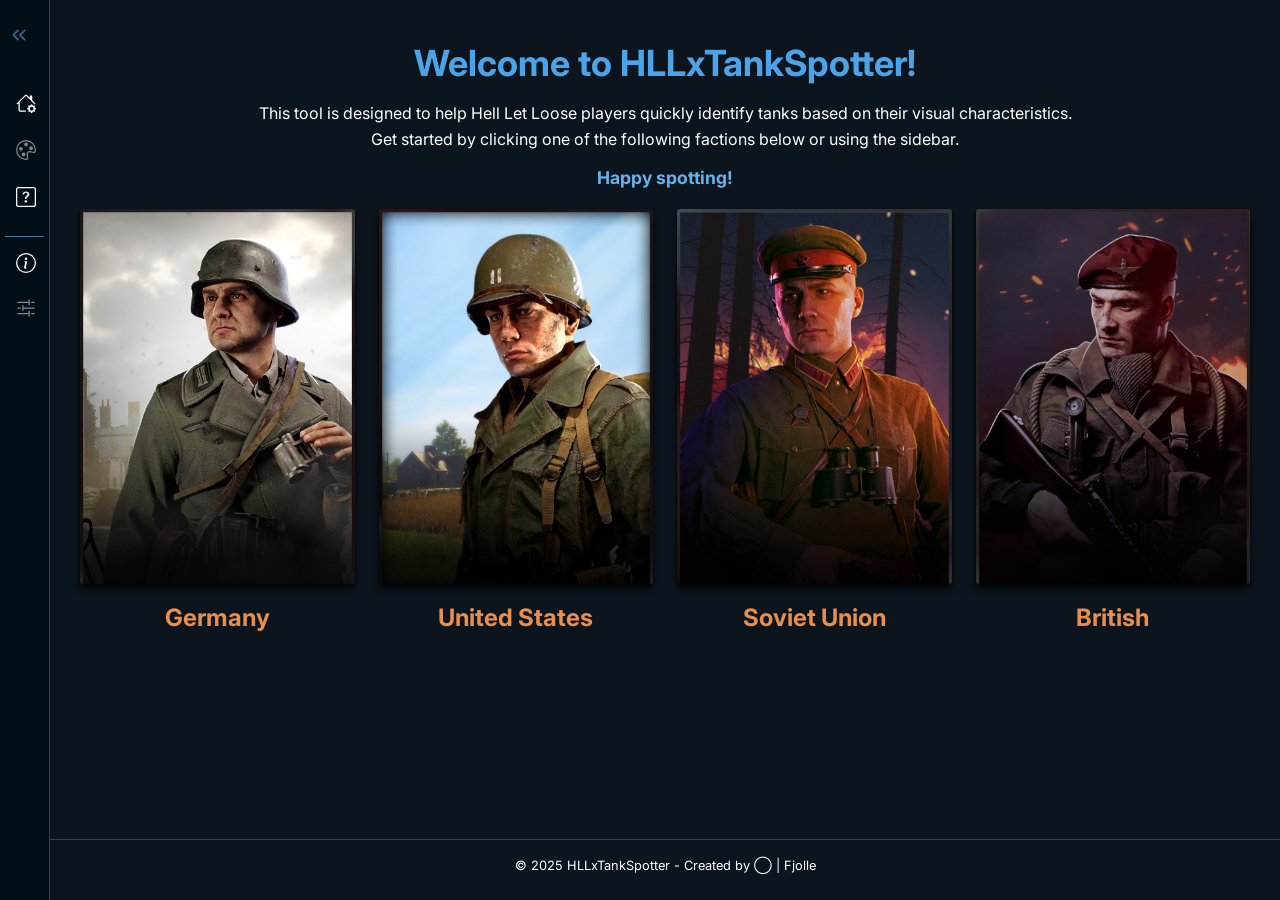
==== commit 2b8306d0: "General Fixes" ====
--- a/index.html
+++ b/index.html
@@ -106,7 +106,7 @@
       </button> 
       </li>
       <li>
-  <button onclick=toggleSubMenu(this) class="dropdown-btn">
+  <button onclick=toggleSubMenu(this) class="dropdown-btn" id="customization">
  <svg xmlns="http://www.w3.org/2000/svg" width="20" height="20" fill="currentColor" class="bi bi-sliders2" viewBox="0 0 16 16">
   <path fill-rule="evenodd" d="M10.5 1a.5.5 0 0 1 .5.5v4a.5.5 0 0 1-1 0V4H1.5a.5.5 0 0 1 0-1H10V1.5a.5.5 0 0 1 .5-.5M12 3.5a.5.5 0 0 1 .5-.5h2a.5.5 0 0 1 0 1h-2a.5.5 0 0 1-.5-.5m-6.5 2A.5.5 0 0 1 6 6v1.5h8.5a.5.5 0 0 1 0 1H6V10a.5.5 0 0 1-1 0V6a.5.5 0 0 1 .5-.5M1 8a.5.5 0 0 1 .5-.5h2a.5.5 0 0 1 0 1h-2A.5.5 0 0 1 1 8m9.5 2a.5.5 0 0 1 .5.5v4a.5.5 0 0 1-1 0V13H1.5a.5.5 0 0 1 0-1H10v-1.5a.5.5 0 0 1 .5-.5m1.5 2.5a.5.5 0 0 1 .5-.5h2a.5.5 0 0 1 0 1h-2a.5.5 0 0 1-.5-.5"/>
 </svg>
@@ -145,7 +145,7 @@
   </nav>
  <main>
   <div id="image-container">
-<!-- welcome page -->
+
   <div id="welcome-card" class="welcome-card">
     <h2>Welcome to HLLxTankSpotter!</h2>
       <p>This tool is designed to help Hell Let Loose players quickly identify tanks based on their visual characteristics.</p>
@@ -201,7 +201,7 @@
     <p class="tank-name">Panzer IV</p>
     <img src="images/g4.jpg" onClick="imageClass(this)" id="imgFS">
       <p class="tank-type" id="tank-stuff">Type: Medium</p>
-      <p class="tank-callsign" id="tank-stuff">Callsign: Panzer IV</p>
+      <p class="tank-callsign" id="tank-stuff">Callsign: P4</p>
       <hr class="tank-line" />
       <p class="small" id="details"><strong>Details:</strong> Green & yellow simple camouflage, “413” on side, plus symbol on front sides </p>
   </div>
@@ -252,7 +252,7 @@
     <p class="tank-name">Panzer IV</p>
     <img src="images/gw4.jpg" onClick="imageClass(this)" id="imgFS">
       <p class="tank-type" id="tank-stuff">Type: Medium</p>
-      <p class="tank-callsign" id="tank-stuff">Callsign: Panzer IV</p>
+      <p class="tank-callsign" id="tank-stuff">Callsign: P4</p>
       <hr class="tank-line" />
       <p class="small" id="details"><strong>Details:</strong> Small wheels in tracks, “413” on side, plus symbol on front sides </p>
   </div>
@@ -303,7 +303,7 @@
     <p class="tank-name">Panzer IV</p>
     <img src="images/ga4.jpg" onClick="imageClass(this)" id="imgFS">
       <p class="tank-type" id="tank-stuff">Type: Medium</p>
-      <p class="tank-callsign" id="tank-stuff">Callsign: Panzer IV</p>
+      <p class="tank-callsign" id="tank-stuff">Callsign: P4</p>
       <hr class="tank-line" />
       <p class="small" id="details"><strong>Details:</strong> Small wheels in tracks, “413” on side, plus sign on front sides </p>
   </div>
@@ -434,7 +434,7 @@
     <p class="tank-name">Armored BA-10M Scout</p>
     <img src="images/s2.jpg" onClick="imageClass(this)" id="imgFS">
       <p class="tank-type" id="tank-stuff">Type: Recon</p>
-      <p class="tank-callsign" id="tank-stuff">Callsign: Scout</p>
+      <p class="tank-callsign" id="tank-stuff">Callsign: Recon</p>
       <hr class="tank-line" />
       <p class="small" id="details"><strong>Details:</strong> Wheels instead of tracks </p>
   </div>
@@ -477,7 +477,7 @@
     <p class="tank-name">Armored BA-10M Scout</p>
     <img src="images/sw2.jpg" onClick="imageClass(this)" id="imgFS">
       <p class="tank-type" id="tank-stuff">Type: Recon</p>
-      <p class="tank-callsign" id="tank-stuff">Callsign: Scout</p>
+      <p class="tank-callsign" id="tank-stuff">Callsign: Recon</p>
       <hr class="tank-line" />
       <p class="small" id="details"><strong>Details:</strong> Wheels instead of tracks </p>
   </div>
--- a/css/base.css
+++ b/css/base.css
@@ -51,7 +51,7 @@
 --p: .8rem/1.6em var(--ff);
 --small: .75rem/1.8em var(--ff);
 --xsmall: .7rem/1.9em var(--ff);
-/* Sidebar label preset: change this to switch sidebar label sizing centrally */
+/* Sidebar label preset*/
 --sidebar-label-font: .8rem/1.6em var(--ff);
 
 --shadow-color: 0deg 0% 0%;
--- a/css/style.css
+++ b/css/style.css
@@ -96,7 +96,7 @@
   padding: 1rem;
 }
 
-/* Each tank card */
+
 .tank-card {
   position: relative;
   width: 100%;
@@ -111,7 +111,7 @@
   box-shadow: var(--shadow-elevation-low);
 }
 
-/* Tank image */
+
 .tank-card img {
   width: 100%;
   height: auto;
@@ -180,7 +180,7 @@
   z-index: 9;
 }
 
-/* Tank name */
+
 .tank-name {
   color: var(--clr-text-a0);
   text-align: center;
--- a/css/sidebar.css
+++ b/css/sidebar.css
@@ -67,7 +67,7 @@
   vertical-align: middle;
 }
 
-/* Sidebar label spans use the centralized preset */
+
 #sidebar a span, #sidebar .dropdown-btn span, #sidebar .sub-menu a span {
   flex-grow: 1;
   font: var(--sidebar-label-font);
@@ -90,7 +90,11 @@
   grid-template-rows: 1fr;
 }
 
-/* ensure no :before/:after pseudo-elements are visible */
+#sidebar .dropdown-btn.rotate svg:first-child {
+  fill: var(--clr-accent-b3);
+}
+
+
 #sidebar .sub-menu::before,
 #sidebar .sub-menu::after {
   display: none !important;
@@ -118,7 +122,7 @@
   background-color: var(--clr-bg-a1);
 }
 
-/* Style the <select> so it matches other UI elements */
+
 .map-selector select {
   width: 100%;
   background-color: var(--clr-bg-b1);
@@ -129,7 +133,7 @@
   padding: 0.25rem;
   cursor: pointer;
   outline: none;
-  appearance: none;       /* Removes default OS arrow */
+  appearance: none;       
   margin-top: var(--margin-s);
   margin-bottom: var(--margin-m);
 }
@@ -139,7 +143,7 @@
   font-style: italic !important;
   margin-top: var(--margin-xs) !important;
 }
-/* Hover + focus states (same style as sidebar buttons) */
+
 .map-selector select:hover {
   background-color: var(--clr-bg-b2);
 }
--- a/css/media.css
+++ b/css/media.css
@@ -31,7 +31,7 @@
     padding: 0;
   }
 
-/* Keep label aligned like the others */
+
 .map-selector label {
   margin: 0;
   white-space: nowrap;
@@ -41,7 +41,7 @@
 display: none;
 }
 
-/* Make the select behave like the variation dropdown */
+
 .map-selector select {
   flex: 1;
   max-width: 180px;
@@ -57,10 +57,10 @@
 
   #sidebar{
     height: 60px;
-    width: 100%;
+    width: 100% !important;
     border-right: none;
     border-top: 1px solid var(--line-clr);
-    padding: 0;
+    padding: 0 !important;
     position: fixed;
     top: unset;
     bottom: 0;
--- a/css/footer.css
+++ b/css/footer.css
@@ -33,7 +33,7 @@
 
 #sidebar.close ~ main .footer,
 body:has(#sidebar.close) .footer {
-  left: 50px; /* Width of closed sidebar */
+  left: 50px; 
 }
 
 @media(max-width: 900px){
--- a/css/customization.css
+++ b/css/customization.css
@@ -1,4 +1,4 @@
-/* Customization section styling */
+
 .customization {
   padding: 0.5em;
 }
@@ -46,16 +46,14 @@
     overflow-y: hidden;
     scrollbar-width: none;
     -ms-overflow-style: none;
-    min-width: 100%; /* Force content to be scrollable */
-    width: max-content; /* Allow content to expand beyond container */
+    min-width: 100%; 
+    width: max-content; 
   }
 
-  /* Hide scrollbar for Chrome, Safari and Opera */
   .customization::-webkit-scrollbar {
     display: none;
   }
 
-  /* Section headers (p tags) */
   .customization > p {
     white-space: nowrap;
     flex-shrink: 0;
@@ -67,7 +65,6 @@
     height: 100%;
   }
 
-  /* Forms containing checkboxes */
   .customization > form {
     display: flex;
     flex-direction: row;
@@ -78,7 +75,6 @@
     padding: 0;
   }
 
-  /* Labels next to checkboxes */
   .customization label {
     white-space: nowrap;
     flex-shrink: 0;
@@ -89,14 +85,12 @@
     cursor: pointer;
   }
 
-  /* Checkboxes */
   .customization input[type="checkbox"] {
     margin: 0;
     flex-shrink: 0;
     cursor: pointer;
   }
 
-  /* Hide line breaks */
   .customization br {
     display: none;
   }
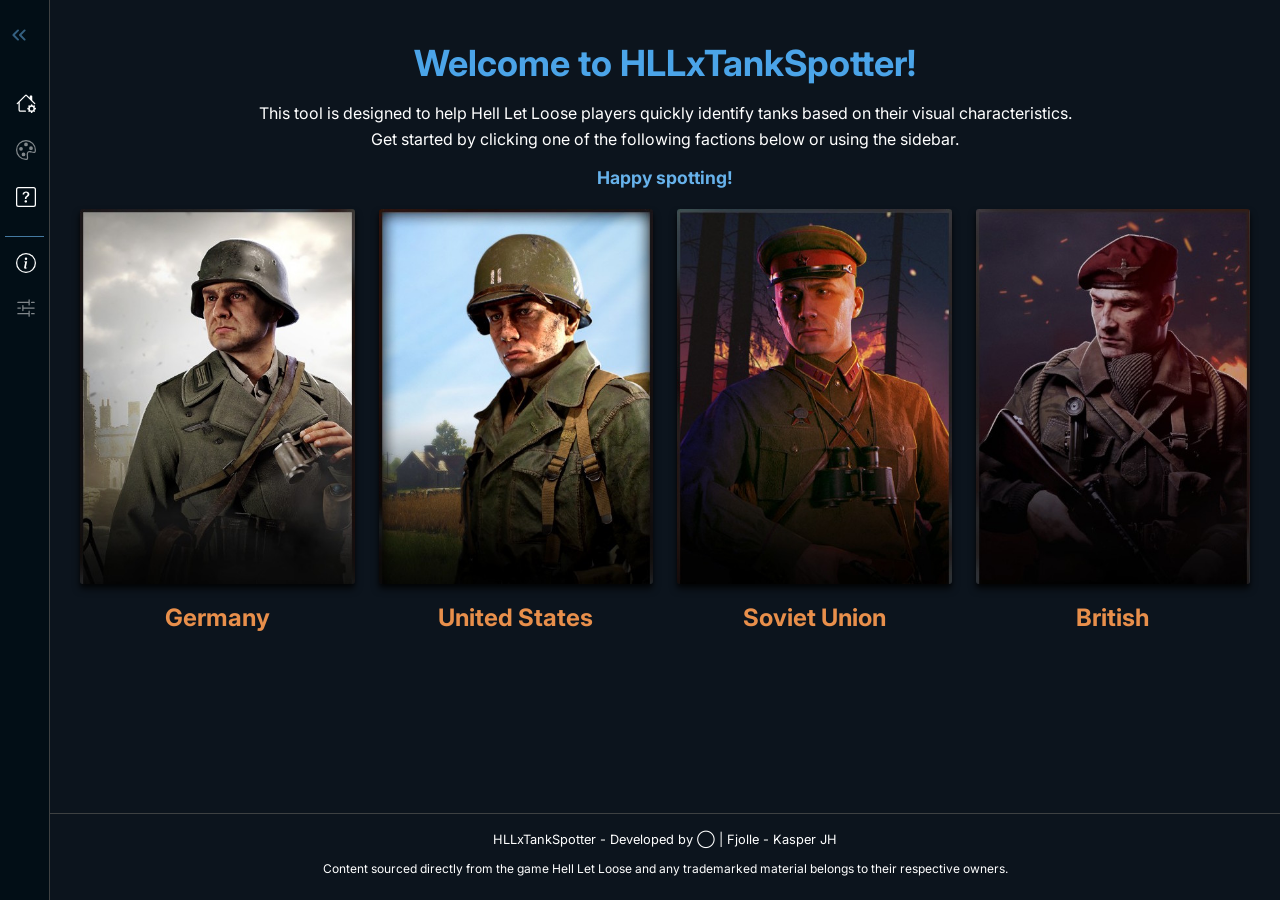
==== commit 6e08f1fc: "added F" ====
--- a/index.html
+++ b/index.html
@@ -4,7 +4,7 @@
   <meta charset="UTF-8" />
   <meta name="Hell Let Loose" content="Free Visual Tank Guide">
   <meta name="Tank Recognition Tool" content="Free HLL Tool">
-  <meta name="author" content="Fjolle">
+  <meta name="author" content="Kasper JH">
   <title>HLL Tank Identifier</title>
   <link rel="stylesheet" href="css/base.css">
   <link rel="stylesheet" href="css/style.css">
@@ -606,7 +606,8 @@
 
 <div class="footer" id="footer">
   <div class="credit">
-   <p>© 2025 HLLxTankSpotter - Created by ◯ | Fjolle</p>
+   <p>HLLxTankSpotter - Developed by ◯ | Fjolle - <a href="https://github.com/Kasper-JH" target="_blank"> Kasper JH</a> </p>
+   <p class="small">Content sourced directly from the game Hell Let Loose and any trademarked material belongs to their respective owners.</p> 
   </div>
 </div>
 
--- a/css/style.css
+++ b/css/style.css
@@ -218,3 +218,18 @@
   overflow: none;
 }
 
+a:link {
+  color: var(--clr-text-a0);
+  background-color: transparent;
+  text-decoration: none;
+}
+a:visited {
+  color: var(--clr-text-a0);
+  background-color: transparent;
+  text-decoration: none;
+}
+a:hover {
+  color: var(--clr-accent-a3);
+  background-color: transparent;
+  text-decoration: underline;
+}
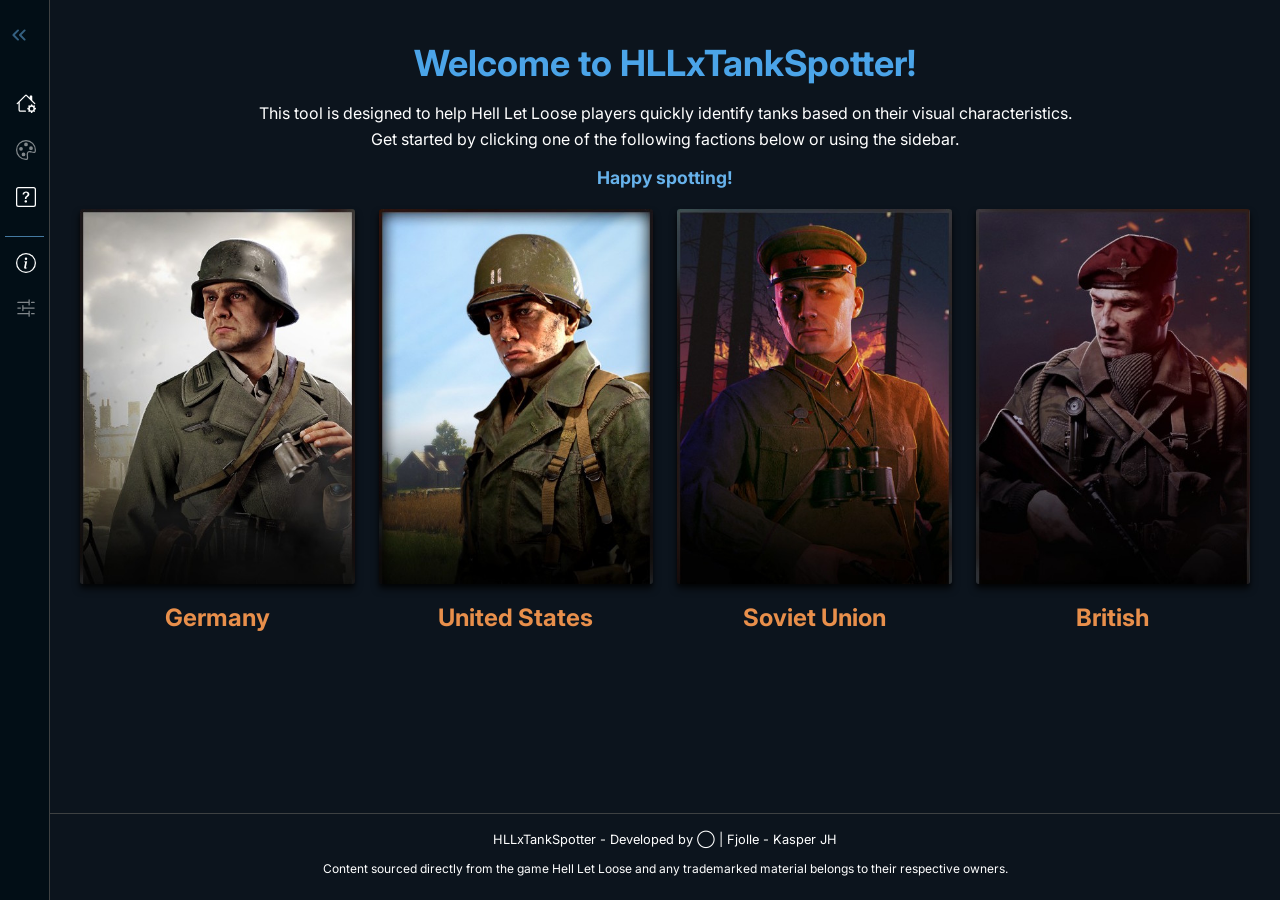
==== commit 5310eb8a: "G-tag" ====
--- a/index.html
+++ b/index.html
@@ -2,10 +2,11 @@
 <html lang="en">
 <head>
   <meta charset="UTF-8" />
-  <meta name="Hell Let Loose" content="Free Visual Tank Guide">
-  <meta name="Tank Recognition Tool" content="Free HLL Tool">
+  <meta name="Hell Let Loose" content="Hell Let Loose - Visual Tank Guide">
+  <meta name="Tank Recognition Tool" content="Free HLL Tool used for spotting tanks in game">
   <meta name="author" content="Kasper JH">
-  <title>HLL Tank Identifier</title>
+  <link rel="icon" type="image/png" href="images/favicon.png"/>
+  <title>HLLxTankSpotter</title>
   <link rel="stylesheet" href="css/base.css">
   <link rel="stylesheet" href="css/style.css">
   <link rel="stylesheet" href="css/sidebar.css">
@@ -14,6 +15,15 @@
   <link rel="stylesheet" href="css/footer.css">
   <link rel="stylesheet" href="css/customization.css">
   <meta name="viewport" content="width=device-width, initial-scale=1.0">
+  <!-- Google tag (gtag.js) -->
+<script async src="https://www.googletagmanager.com/gtag/js?id=G-LQL52J1XCH"></script>
+<script>
+  window.dataLayer = window.dataLayer || [];
+  function gtag(){dataLayer.push(arguments);}
+  gtag('js', new Date());
+
+  gtag('config', 'G-LQL52J1XCH');
+</script>
 </head>
 <body>
   <nav id="sidebar" class="close">
@@ -35,10 +45,10 @@
         </button>
         <ul class="sub-menu">
       <div class="faction-select-group">
-            <li><a href="#" onclick="updateVariations(1)">Germany</a></li>
-            <li><a href="#" onclick="updateVariations(2)">United States</a></li>
-            <li><a href="#" onclick="updateVariations(3)">Soviet Union</a></li>
-            <li><a href="#" onclick="updateVariations(4)">British</a></li>
+        <li><a href="#" onclick="event.preventDefault(); updateVariations(1)">Germany</a></li>
+        <li><a href="#" onclick="event.preventDefault(); updateVariations(2)">United States</a></li>
+        <li><a href="#" onclick="event.preventDefault(); updateVariations(3)">Soviet Union</a></li>
+        <li><a href="#" onclick="event.preventDefault(); updateVariations(4)">British</a></li>
       </div>
         </ul>
       </li>
